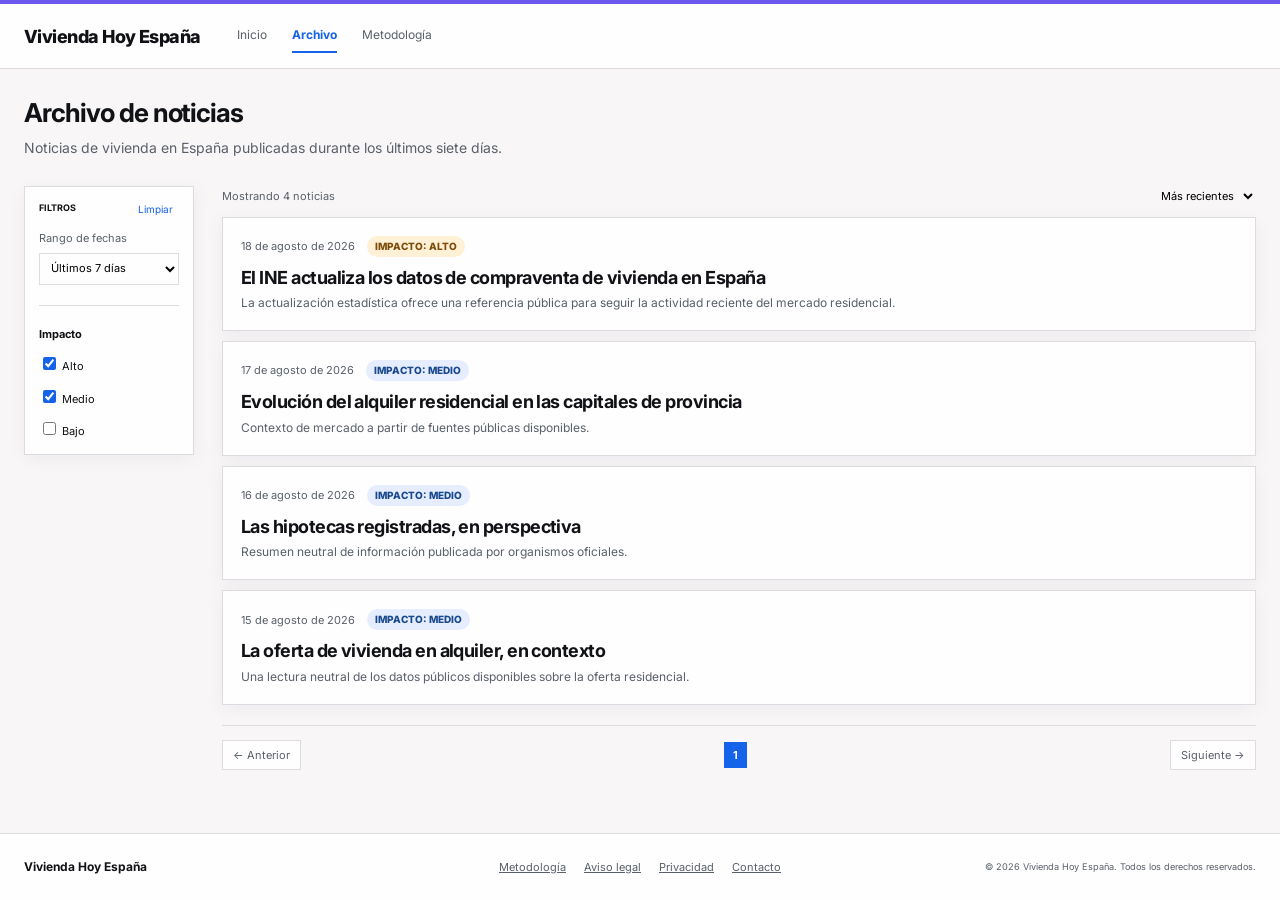
==== archivo/index.html @ 1eb8feaa "Publish initial static site" ====
<!DOCTYPE html><html lang="es"><head><meta charset="utf-8"><meta name="viewport" content="width=device-width, initial-scale=1"><meta name="description" content="Vivienda Hoy España: información editorial sobre vivienda."><title>Archivo | Vivienda Hoy España</title><style>@import "https://fonts.googleapis.com/css2?family=Inter:wght@400;500;600;700;800&display=swap";:root{--bg:#f8f6f7;--surface:#fffefe;--surface-muted:#f2f0f2;--ink:#111216;--muted:#59606a;--line:#dedbe0;--blue:#1463e8;--blue-soft:#e5edff;--warning-soft:#fff0d6;--danger-soft:#fde3e2;--shadow:0 4px 18px #0f172a0d}*{box-sizing:border-box}html{background:var(--bg);min-height:100%}body{background:var(--bg);min-width:320px;min-height:100vh;color:var(--ink);flex-direction:column;margin:0;font-family:Inter,system-ui,sans-serif;font-size:14px;line-height:1.5;display:flex}main{flex:1}a{color:inherit;text-decoration:none}button,input,select{font:inherit}.site-header{z-index:20;border-top:4px solid #6e57ee;border-bottom:1px solid var(--line);backdrop-filter:blur(12px);background:#fffefef5;position:sticky;top:0}.site-header__inner{align-items:center;gap:36px;max-width:1280px;height:64px;margin:0 auto;padding:0 24px;display:flex}.brand{letter-spacing:-.03em;flex:none;font-size:18px;font-weight:800}.main-nav{color:var(--muted);align-items:center;gap:25px;font-size:12px;display:flex}.main-nav a{border-bottom:2px solid #0000;padding:7px 0}.main-nav a[aria-current=page]{color:var(--blue);border-color:var(--blue);font-weight:700}.menu-button{color:var(--muted);background:0 0;border:0;margin-left:auto;font-size:20px;display:none}.site-footer{border-top:1px solid var(--line);background:var(--surface);margin-top:56px}.site-footer__inner{max-width:1280px;color:var(--muted);grid-template-columns:1fr auto 1fr;align-items:center;gap:20px;margin:0 auto;padding:24px;font-size:11px;display:grid}.site-footer strong{color:var(--ink);font-size:12px}.site-footer nav{gap:18px;text-decoration:underline;display:flex}.site-footer small{text-align:right}.page-shell{width:min(1280px,100% - 48px);margin:0 auto}.card{background:var(--surface);border:1px solid var(--line);box-shadow:var(--shadow)}.eyebrow{color:var(--blue);letter-spacing:.06em;text-transform:uppercase;font-size:10px;font-weight:700}.impact{text-transform:uppercase;border-radius:999px;padding:3px 8px;font-size:10px;font-weight:800;display:inline-flex}.impact--alto{background:var(--warning-soft);color:#7d4c0a}.impact--medio{background:var(--blue-soft);color:#19498e}@media (width<=720px){.site-header__inner{height:62px;padding:0 16px}.brand{font-size:16px}.main-nav{display:none}.menu-button{display:block}.site-footer__inner{text-align:center;grid-template-columns:1fr;padding:28px 16px}.site-footer nav{flex-wrap:wrap;justify-content:center}.site-footer small{text-align:center}.page-shell{width:min(100% - 32px,1280px)}.detail__grid{grid-template-columns:minmax(0,1fr)!important}.detail__article{min-width:0}}
</style><style>.article-card[data-astro-cid-7ahxywo7]{background:var(--surface);border:1px solid var(--line);box-shadow:var(--shadow);padding:18px}.article-card__meta[data-astro-cid-7ahxywo7]{color:var(--muted);align-items:center;gap:12px;font-size:11px;display:flex}h2[data-astro-cid-7ahxywo7]{letter-spacing:-.03em;margin:10px 0 6px;font-size:18px;line-height:1.2}h2[data-astro-cid-7ahxywo7] a[data-astro-cid-7ahxywo7]:hover{color:var(--blue)}p[data-astro-cid-7ahxywo7]{color:var(--muted);margin:0;font-size:12px}
.archive[data-astro-cid-bdkkizbp]{padding-top:24px}.archive__intro[data-astro-cid-bdkkizbp]{margin-bottom:28px}h1[data-astro-cid-bdkkizbp]{letter-spacing:-.04em;margin:0;font-size:26px}.archive__intro[data-astro-cid-bdkkizbp] p[data-astro-cid-bdkkizbp]{color:var(--muted);margin:5px 0 0}.archive__grid[data-astro-cid-bdkkizbp]{grid-template-columns:170px 1fr;gap:28px;display:grid}.filters[data-astro-cid-bdkkizbp]{align-self:start;padding:14px;font-size:11px}.filters__title[data-astro-cid-bdkkizbp]{justify-content:space-between;margin-bottom:12px;font-size:9px;display:flex}.filters[data-astro-cid-bdkkizbp] button[data-astro-cid-bdkkizbp]{color:var(--blue);background:0 0;border:0;font-size:10px}.filters[data-astro-cid-bdkkizbp] label[data-astro-cid-bdkkizbp]{color:var(--muted);margin-top:12px;display:block}.filters[data-astro-cid-bdkkizbp] select[data-astro-cid-bdkkizbp]{border:1px solid var(--line);background:var(--surface);width:100%;margin-top:6px;padding:7px;font-size:11px;display:block}.filters[data-astro-cid-bdkkizbp] hr[data-astro-cid-bdkkizbp]{border:0;border-top:1px solid var(--line);margin:20px 0}.filters[data-astro-cid-bdkkizbp] label[data-astro-cid-bdkkizbp]:has(input){color:var(--ink)}input[data-astro-cid-bdkkizbp]{accent-color:var(--blue)}.archive__sort[data-astro-cid-bdkkizbp]{color:var(--muted);justify-content:space-between;margin:2px 0 12px;font-size:11px;display:flex}.archive__sort[data-astro-cid-bdkkizbp] select[data-astro-cid-bdkkizbp]{background:0 0;border:0;font-size:11px}.archive__list[data-astro-cid-bdkkizbp]{gap:10px;display:grid}.pagination[data-astro-cid-bdkkizbp]{border-top:1px solid var(--line);justify-content:space-between;align-items:center;margin-top:20px;padding-top:14px;display:flex}.pagination[data-astro-cid-bdkkizbp] button[data-astro-cid-bdkkizbp]{border:1px solid var(--line);background:var(--surface);color:var(--muted);padding:6px 10px;font-size:11px}.pagination[data-astro-cid-bdkkizbp] strong[data-astro-cid-bdkkizbp]{background:var(--blue);color:#fff;padding:5px 9px;font-size:11px}@media (width<=720px){.archive__grid[data-astro-cid-bdkkizbp]{grid-template-columns:1fr}.filters[data-astro-cid-bdkkizbp]{display:none}}
</style></head><body><header class="site-header"><div class="site-header__inner"><a class="brand" href="/">Vivienda Hoy España</a><nav aria-label="Navegación principal" class="main-nav"><a href="/">Inicio</a><a aria-current="page" href="/archivo/">Archivo</a><a href="/metodologia/">Metodología</a></nav><button class="menu-button" aria-label="Abrir menú" type="button"><span aria-hidden="true">☰</span></button></div></header><main><div class="page-shell archive" data-astro-cid-bdkkizbp><header class="archive__intro" data-astro-cid-bdkkizbp><h1 data-astro-cid-bdkkizbp>Archivo de noticias</h1><p data-astro-cid-bdkkizbp>Noticias de vivienda en España publicadas durante los últimos siete días.</p></header><div class="archive__grid" data-astro-cid-bdkkizbp><aside class="filters card" data-astro-cid-bdkkizbp><div class="filters__title" data-astro-cid-bdkkizbp><strong data-astro-cid-bdkkizbp>FILTROS</strong><button type="button" data-astro-cid-bdkkizbp>Limpiar</button></div><label data-astro-cid-bdkkizbp>Rango de fechas<select data-astro-cid-bdkkizbp><option data-astro-cid-bdkkizbp>Últimos 7 días</option></select></label><hr data-astro-cid-bdkkizbp><strong data-astro-cid-bdkkizbp>Impacto</strong><label data-astro-cid-bdkkizbp><input type="checkbox" checked data-astro-cid-bdkkizbp> Alto</label><label data-astro-cid-bdkkizbp><input type="checkbox" checked data-astro-cid-bdkkizbp> Medio</label><label data-astro-cid-bdkkizbp><input type="checkbox" data-astro-cid-bdkkizbp> Bajo</label></aside><section data-astro-cid-bdkkizbp><div class="archive__sort" data-astro-cid-bdkkizbp><span data-astro-cid-bdkkizbp>Mostrando 4 noticias</span><select data-astro-cid-bdkkizbp><option data-astro-cid-bdkkizbp>Más recientes</option><option data-astro-cid-bdkkizbp>Mayor impacto</option></select></div><div class="archive__list" data-astro-cid-bdkkizbp><article class="article-card" data-astro-cid-7ahxywo7><div class="article-card__meta" data-astro-cid-7ahxywo7><time datetime="2026-08-18" data-astro-cid-7ahxywo7>18 de agosto de 2026</time><span class="impact impact--alto">Impacto: alto</span></div><h2 data-astro-cid-7ahxywo7><a href="/noticias/compraventa-vivienda-espana/" data-astro-cid-7ahxywo7>El INE actualiza los datos de compraventa de vivienda en España</a></h2><p data-astro-cid-7ahxywo7>La actualización estadística ofrece una referencia pública para seguir la actividad reciente del mercado residencial.</p></article><article class="article-card" data-astro-cid-7ahxywo7><div class="article-card__meta" data-astro-cid-7ahxywo7><time datetime="2026-08-17" data-astro-cid-7ahxywo7>17 de agosto de 2026</time><span class="impact impact--medio">Impacto: medio</span></div><h2 data-astro-cid-7ahxywo7><a href="/noticias/alquiler-capitales-provincia/" data-astro-cid-7ahxywo7>Evolución del alquiler residencial en las capitales de provincia</a></h2><p data-astro-cid-7ahxywo7>Contexto de mercado a partir de fuentes públicas disponibles.</p></article><article class="article-card" data-astro-cid-7ahxywo7><div class="article-card__meta" data-astro-cid-7ahxywo7><time datetime="2026-08-16" data-astro-cid-7ahxywo7>16 de agosto de 2026</time><span class="impact impact--medio">Impacto: medio</span></div><h2 data-astro-cid-7ahxywo7><a href="/noticias/hipotecas-registradas-perspectiva/" data-astro-cid-7ahxywo7>Las hipotecas registradas, en perspectiva</a></h2><p data-astro-cid-7ahxywo7>Resumen neutral de información publicada por organismos oficiales.</p></article><article class="article-card" data-astro-cid-7ahxywo7><div class="article-card__meta" data-astro-cid-7ahxywo7><time datetime="2026-08-15" data-astro-cid-7ahxywo7>15 de agosto de 2026</time><span class="impact impact--medio">Impacto: medio</span></div><h2 data-astro-cid-7ahxywo7><a href="/noticias/vivienda-alquiler-oferta-contexto/" data-astro-cid-7ahxywo7>La oferta de vivienda en alquiler, en contexto</a></h2><p data-astro-cid-7ahxywo7>Una lectura neutral de los datos públicos disponibles sobre la oferta residencial.</p></article></div><nav class="pagination" aria-label="Paginación" data-astro-cid-bdkkizbp><button disabled data-astro-cid-bdkkizbp>← Anterior</button><strong data-astro-cid-bdkkizbp>1</strong><button data-astro-cid-bdkkizbp>Siguiente →</button></nav></section></div></div></main><footer class="site-footer"><div class="site-footer__inner"><strong>Vivienda Hoy España</strong><nav aria-label="Enlaces del pie"><a href="/metodologia/">Metodología</a><a href="#">Aviso legal</a><a href="#">Privacidad</a><a href="#">Contacto</a></nav><small>© 2026 Vivienda Hoy España. Todos los derechos reservados.</small></div></footer></body></html>
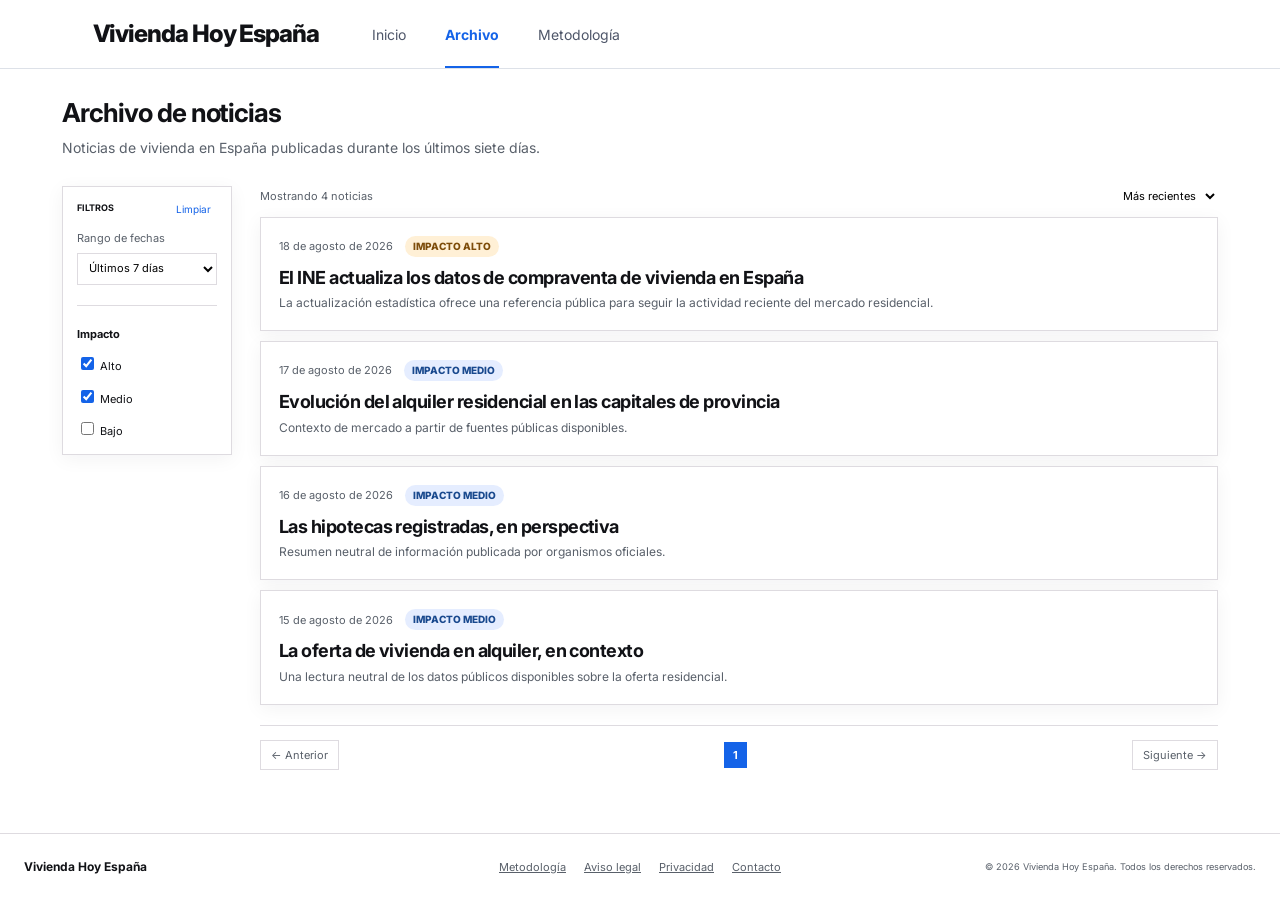
==== commit af901bc0: "test for manual upload Test for manual uploads" ====
--- a/archivo/index.html
+++ b/archivo/index.html
@@ -1,4 +1,3 @@
-<!DOCTYPE html><html lang="es"><head><meta charset="utf-8"><meta name="viewport" content="width=device-width, initial-scale=1"><meta name="description" content="Vivienda Hoy España: información editorial sobre vivienda."><title>Archivo | Vivienda Hoy España</title><style>@import "https://fonts.googleapis.com/css2?family=Inter:wght@400;500;600;700;800&display=swap";:root{--bg:#f8f6f7;--surface:#fffefe;--surface-muted:#f2f0f2;--ink:#111216;--muted:#59606a;--line:#dedbe0;--blue:#1463e8;--blue-soft:#e5edff;--warning-soft:#fff0d6;--danger-soft:#fde3e2;--shadow:0 4px 18px #0f172a0d}*{box-sizing:border-box}html{background:var(--bg);min-height:100%}body{background:var(--bg);min-width:320px;min-height:100vh;color:var(--ink);flex-direction:column;margin:0;font-family:Inter,system-ui,sans-serif;font-size:14px;line-height:1.5;display:flex}main{flex:1}a{color:inherit;text-decoration:none}button,input,select{font:inherit}.site-header{z-index:20;border-top:4px solid #6e57ee;border-bottom:1px solid var(--line);backdrop-filter:blur(12px);background:#fffefef5;position:sticky;top:0}.site-header__inner{align-items:center;gap:36px;max-width:1280px;height:64px;margin:0 auto;padding:0 24px;display:flex}.brand{letter-spacing:-.03em;flex:none;font-size:18px;font-weight:800}.main-nav{color:var(--muted);align-items:center;gap:25px;font-size:12px;display:flex}.main-nav a{border-bottom:2px solid #0000;padding:7px 0}.main-nav a[aria-current=page]{color:var(--blue);border-color:var(--blue);font-weight:700}.menu-button{color:var(--muted);background:0 0;border:0;margin-left:auto;font-size:20px;display:none}.site-footer{border-top:1px solid var(--line);background:var(--surface);margin-top:56px}.site-footer__inner{max-width:1280px;color:var(--muted);grid-template-columns:1fr auto 1fr;align-items:center;gap:20px;margin:0 auto;padding:24px;font-size:11px;display:grid}.site-footer strong{color:var(--ink);font-size:12px}.site-footer nav{gap:18px;text-decoration:underline;display:flex}.site-footer small{text-align:right}.page-shell{width:min(1280px,100% - 48px);margin:0 auto}.card{background:var(--surface);border:1px solid var(--line);box-shadow:var(--shadow)}.eyebrow{color:var(--blue);letter-spacing:.06em;text-transform:uppercase;font-size:10px;font-weight:700}.impact{text-transform:uppercase;border-radius:999px;padding:3px 8px;font-size:10px;font-weight:800;display:inline-flex}.impact--alto{background:var(--warning-soft);color:#7d4c0a}.impact--medio{background:var(--blue-soft);color:#19498e}@media (width<=720px){.site-header__inner{height:62px;padding:0 16px}.brand{font-size:16px}.main-nav{display:none}.menu-button{display:block}.site-footer__inner{text-align:center;grid-template-columns:1fr;padding:28px 16px}.site-footer nav{flex-wrap:wrap;justify-content:center}.site-footer small{text-align:center}.page-shell{width:min(100% - 32px,1280px)}.detail__grid{grid-template-columns:minmax(0,1fr)!important}.detail__article{min-width:0}}
-</style><style>.article-card[data-astro-cid-7ahxywo7]{background:var(--surface);border:1px solid var(--line);box-shadow:var(--shadow);padding:18px}.article-card__meta[data-astro-cid-7ahxywo7]{color:var(--muted);align-items:center;gap:12px;font-size:11px;display:flex}h2[data-astro-cid-7ahxywo7]{letter-spacing:-.03em;margin:10px 0 6px;font-size:18px;line-height:1.2}h2[data-astro-cid-7ahxywo7] a[data-astro-cid-7ahxywo7]:hover{color:var(--blue)}p[data-astro-cid-7ahxywo7]{color:var(--muted);margin:0;font-size:12px}
-.archive[data-astro-cid-bdkkizbp]{padding-top:24px}.archive__intro[data-astro-cid-bdkkizbp]{margin-bottom:28px}h1[data-astro-cid-bdkkizbp]{letter-spacing:-.04em;margin:0;font-size:26px}.archive__intro[data-astro-cid-bdkkizbp] p[data-astro-cid-bdkkizbp]{color:var(--muted);margin:5px 0 0}.archive__grid[data-astro-cid-bdkkizbp]{grid-template-columns:170px 1fr;gap:28px;display:grid}.filters[data-astro-cid-bdkkizbp]{align-self:start;padding:14px;font-size:11px}.filters__title[data-astro-cid-bdkkizbp]{justify-content:space-between;margin-bottom:12px;font-size:9px;display:flex}.filters[data-astro-cid-bdkkizbp] button[data-astro-cid-bdkkizbp]{color:var(--blue);background:0 0;border:0;font-size:10px}.filters[data-astro-cid-bdkkizbp] label[data-astro-cid-bdkkizbp]{color:var(--muted);margin-top:12px;display:block}.filters[data-astro-cid-bdkkizbp] select[data-astro-cid-bdkkizbp]{border:1px solid var(--line);background:var(--surface);width:100%;margin-top:6px;padding:7px;font-size:11px;display:block}.filters[data-astro-cid-bdkkizbp] hr[data-astro-cid-bdkkizbp]{border:0;border-top:1px solid var(--line);margin:20px 0}.filters[data-astro-cid-bdkkizbp] label[data-astro-cid-bdkkizbp]:has(input){color:var(--ink)}input[data-astro-cid-bdkkizbp]{accent-color:var(--blue)}.archive__sort[data-astro-cid-bdkkizbp]{color:var(--muted);justify-content:space-between;margin:2px 0 12px;font-size:11px;display:flex}.archive__sort[data-astro-cid-bdkkizbp] select[data-astro-cid-bdkkizbp]{background:0 0;border:0;font-size:11px}.archive__list[data-astro-cid-bdkkizbp]{gap:10px;display:grid}.pagination[data-astro-cid-bdkkizbp]{border-top:1px solid var(--line);justify-content:space-between;align-items:center;margin-top:20px;padding-top:14px;display:flex}.pagination[data-astro-cid-bdkkizbp] button[data-astro-cid-bdkkizbp]{border:1px solid var(--line);background:var(--surface);color:var(--muted);padding:6px 10px;font-size:11px}.pagination[data-astro-cid-bdkkizbp] strong[data-astro-cid-bdkkizbp]{background:var(--blue);color:#fff;padding:5px 9px;font-size:11px}@media (width<=720px){.archive__grid[data-astro-cid-bdkkizbp]{grid-template-columns:1fr}.filters[data-astro-cid-bdkkizbp]{display:none}}
-</style></head><body><header class="site-header"><div class="site-header__inner"><a class="brand" href="/">Vivienda Hoy España</a><nav aria-label="Navegación principal" class="main-nav"><a href="/">Inicio</a><a aria-current="page" href="/archivo/">Archivo</a><a href="/metodologia/">Metodología</a></nav><button class="menu-button" aria-label="Abrir menú" type="button"><span aria-hidden="true">☰</span></button></div></header><main><div class="page-shell archive" data-astro-cid-bdkkizbp><header class="archive__intro" data-astro-cid-bdkkizbp><h1 data-astro-cid-bdkkizbp>Archivo de noticias</h1><p data-astro-cid-bdkkizbp>Noticias de vivienda en España publicadas durante los últimos siete días.</p></header><div class="archive__grid" data-astro-cid-bdkkizbp><aside class="filters card" data-astro-cid-bdkkizbp><div class="filters__title" data-astro-cid-bdkkizbp><strong data-astro-cid-bdkkizbp>FILTROS</strong><button type="button" data-astro-cid-bdkkizbp>Limpiar</button></div><label data-astro-cid-bdkkizbp>Rango de fechas<select data-astro-cid-bdkkizbp><option data-astro-cid-bdkkizbp>Últimos 7 días</option></select></label><hr data-astro-cid-bdkkizbp><strong data-astro-cid-bdkkizbp>Impacto</strong><label data-astro-cid-bdkkizbp><input type="checkbox" checked data-astro-cid-bdkkizbp> Alto</label><label data-astro-cid-bdkkizbp><input type="checkbox" checked data-astro-cid-bdkkizbp> Medio</label><label data-astro-cid-bdkkizbp><input type="checkbox" data-astro-cid-bdkkizbp> Bajo</label></aside><section data-astro-cid-bdkkizbp><div class="archive__sort" data-astro-cid-bdkkizbp><span data-astro-cid-bdkkizbp>Mostrando 4 noticias</span><select data-astro-cid-bdkkizbp><option data-astro-cid-bdkkizbp>Más recientes</option><option data-astro-cid-bdkkizbp>Mayor impacto</option></select></div><div class="archive__list" data-astro-cid-bdkkizbp><article class="article-card" data-astro-cid-7ahxywo7><div class="article-card__meta" data-astro-cid-7ahxywo7><time datetime="2026-08-18" data-astro-cid-7ahxywo7>18 de agosto de 2026</time><span class="impact impact--alto">Impacto: alto</span></div><h2 data-astro-cid-7ahxywo7><a href="/noticias/compraventa-vivienda-espana/" data-astro-cid-7ahxywo7>El INE actualiza los datos de compraventa de vivienda en España</a></h2><p data-astro-cid-7ahxywo7>La actualización estadística ofrece una referencia pública para seguir la actividad reciente del mercado residencial.</p></article><article class="article-card" data-astro-cid-7ahxywo7><div class="article-card__meta" data-astro-cid-7ahxywo7><time datetime="2026-08-17" data-astro-cid-7ahxywo7>17 de agosto de 2026</time><span class="impact impact--medio">Impacto: medio</span></div><h2 data-astro-cid-7ahxywo7><a href="/noticias/alquiler-capitales-provincia/" data-astro-cid-7ahxywo7>Evolución del alquiler residencial en las capitales de provincia</a></h2><p data-astro-cid-7ahxywo7>Contexto de mercado a partir de fuentes públicas disponibles.</p></article><article class="article-card" data-astro-cid-7ahxywo7><div class="article-card__meta" data-astro-cid-7ahxywo7><time datetime="2026-08-16" data-astro-cid-7ahxywo7>16 de agosto de 2026</time><span class="impact impact--medio">Impacto: medio</span></div><h2 data-astro-cid-7ahxywo7><a href="/noticias/hipotecas-registradas-perspectiva/" data-astro-cid-7ahxywo7>Las hipotecas registradas, en perspectiva</a></h2><p data-astro-cid-7ahxywo7>Resumen neutral de información publicada por organismos oficiales.</p></article><article class="article-card" data-astro-cid-7ahxywo7><div class="article-card__meta" data-astro-cid-7ahxywo7><time datetime="2026-08-15" data-astro-cid-7ahxywo7>15 de agosto de 2026</time><span class="impact impact--medio">Impacto: medio</span></div><h2 data-astro-cid-7ahxywo7><a href="/noticias/vivienda-alquiler-oferta-contexto/" data-astro-cid-7ahxywo7>La oferta de vivienda en alquiler, en contexto</a></h2><p data-astro-cid-7ahxywo7>Una lectura neutral de los datos públicos disponibles sobre la oferta residencial.</p></article></div><nav class="pagination" aria-label="Paginación" data-astro-cid-bdkkizbp><button disabled data-astro-cid-bdkkizbp>← Anterior</button><strong data-astro-cid-bdkkizbp>1</strong><button data-astro-cid-bdkkizbp>Siguiente →</button></nav></section></div></div></main><footer class="site-footer"><div class="site-footer__inner"><strong>Vivienda Hoy España</strong><nav aria-label="Enlaces del pie"><a href="/metodologia/">Metodología</a><a href="#">Aviso legal</a><a href="#">Privacidad</a><a href="#">Contacto</a></nav><small>© 2026 Vivienda Hoy España. Todos los derechos reservados.</small></div></footer></body></html>+<!DOCTYPE html><html lang="es"><head><meta charset="utf-8"><meta name="viewport" content="width=device-width, initial-scale=1"><meta name="description" content="Vivienda Hoy España: información editorial sobre vivienda."><title>Archivo | Vivienda Hoy España</title><style>@import "https://fonts.googleapis.com/css2?family=Inter:wght@400;500;600;700;800&display=swap";:root{--bg:#fff;--surface:#fff;--surface-muted:#f2f0f2;--ink:#111216;--muted:#59606a;--line:#dedbe0;--blue:#1463e8;--blue-soft:#e5edff;--warning-soft:#fff0d6;--danger-soft:#fde3e2;--shadow:0 4px 18px #0f172a0d}*{box-sizing:border-box}html{background:var(--bg);min-height:100%}body{background:var(--bg);min-width:320px;min-height:100vh;color:var(--ink);flex-direction:column;margin:0;font-family:Inter,system-ui,sans-serif;font-size:14px;line-height:1.5;display:flex}main{flex:1}a{color:inherit;text-decoration:none}button,input,select{font:inherit}.site-header{z-index:20;backdrop-filter:blur(12px);background:#fffffff5;border-bottom:1px solid #dde1e8;position:sticky;top:0}.site-header__inner{align-items:center;gap:53px;width:min(1095px,100% - 48px);height:68px;margin:0 auto;display:flex}.brand{letter-spacing:-.045em;flex:none;font-size:24px;font-weight:800}.main-nav{color:#4e5669;align-self:stretch;align-items:stretch;gap:39px;font-size:14px;display:flex}.main-nav a{border-bottom:2px solid #0000;align-items:center;padding:3px 0 0;display:flex}.main-nav a[aria-current=page]{color:var(--blue);border-color:var(--blue);font-weight:700}.menu-button{color:var(--muted);background:0 0;border:0;margin-left:auto;font-size:20px;display:none}.site-footer{border-top:1px solid var(--line);background:var(--surface);margin-top:48px}.site-footer__inner{max-width:1280px;color:var(--muted);grid-template-columns:1fr auto 1fr;align-items:center;gap:20px;margin:0 auto;padding:24px;font-size:11px;display:grid}.site-footer strong{color:var(--ink);font-size:12px}.site-footer nav{gap:18px;text-decoration:underline;display:flex}.site-footer small{text-align:right}.page-shell{width:min(1556px,100% - 124px);margin:0 auto}.card{background:var(--surface);border:1px solid var(--line);box-shadow:var(--shadow)}.eyebrow{color:var(--blue);letter-spacing:.06em;text-transform:uppercase;font-size:10px;font-weight:700}.impact{text-transform:uppercase;border-radius:999px;padding:3px 8px;font-size:10px;font-weight:800;display:inline-flex}.impact--alto{background:var(--warning-soft);color:#7d4c0a}.impact--medio{background:var(--blue-soft);color:#19498e}@media (width<=720px){.site-header__inner{width:calc(100% - 32px);height:62px}.brand{font-size:16px}.main-nav{display:none}.menu-button{display:block}.site-footer__inner{text-align:center;grid-template-columns:1fr;padding:28px 16px}.site-footer nav{flex-wrap:wrap;justify-content:center}.site-footer small{text-align:center}.page-shell{width:calc(100% - 32px)}.detail__grid{grid-template-columns:minmax(0,1fr)!important}.detail__article{min-width:0}}
+</style><style>.article-card[data-astro-cid-7ahxywo7]{background:var(--surface);border:1px solid var(--line);box-shadow:var(--shadow);padding:18px}.article-card__meta[data-astro-cid-7ahxywo7]{color:var(--muted);align-items:center;gap:12px;font-size:11px;display:flex}h2[data-astro-cid-7ahxywo7]{letter-spacing:-.03em;margin:10px 0 6px;font-size:18px;line-height:1.2}h2[data-astro-cid-7ahxywo7] a[data-astro-cid-7ahxywo7]:hover{color:var(--blue)}p[data-astro-cid-7ahxywo7]{color:var(--muted);margin:0;font-size:12px}.archive[data-astro-cid-bdkkizbp]{padding-top:24px}.archive__intro[data-astro-cid-bdkkizbp]{margin-bottom:28px}h1[data-astro-cid-bdkkizbp]{letter-spacing:-.04em;margin:0;font-size:26px}.archive__intro[data-astro-cid-bdkkizbp] p[data-astro-cid-bdkkizbp]{color:var(--muted);margin:5px 0 0}.archive__grid[data-astro-cid-bdkkizbp]{grid-template-columns:170px 1fr;gap:28px;display:grid}.filters[data-astro-cid-bdkkizbp]{align-self:start;padding:14px;font-size:11px}.filters__title[data-astro-cid-bdkkizbp]{justify-content:space-between;margin-bottom:12px;font-size:9px;display:flex}.filters[data-astro-cid-bdkkizbp] button[data-astro-cid-bdkkizbp]{color:var(--blue);background:0 0;border:0;font-size:10px}.filters[data-astro-cid-bdkkizbp] label[data-astro-cid-bdkkizbp]{color:var(--muted);margin-top:12px;display:block}.filters[data-astro-cid-bdkkizbp] select[data-astro-cid-bdkkizbp]{border:1px solid var(--line);background:var(--surface);width:100%;margin-top:6px;padding:7px;font-size:11px;display:block}.filters[data-astro-cid-bdkkizbp] hr[data-astro-cid-bdkkizbp]{border:0;border-top:1px solid var(--line);margin:20px 0}.filters[data-astro-cid-bdkkizbp] label[data-astro-cid-bdkkizbp]:has(input){color:var(--ink)}input[data-astro-cid-bdkkizbp]{accent-color:var(--blue)}.archive__sort[data-astro-cid-bdkkizbp]{color:var(--muted);justify-content:space-between;margin:2px 0 12px;font-size:11px;display:flex}.archive__sort[data-astro-cid-bdkkizbp] select[data-astro-cid-bdkkizbp]{background:0 0;border:0;font-size:11px}.archive__list[data-astro-cid-bdkkizbp]{gap:10px;display:grid}.pagination[data-astro-cid-bdkkizbp]{border-top:1px solid var(--line);justify-content:space-between;align-items:center;margin-top:20px;padding-top:14px;display:flex}.pagination[data-astro-cid-bdkkizbp] button[data-astro-cid-bdkkizbp]{border:1px solid var(--line);background:var(--surface);color:var(--muted);padding:6px 10px;font-size:11px}.pagination[data-astro-cid-bdkkizbp] strong[data-astro-cid-bdkkizbp]{background:var(--blue);color:#fff;padding:5px 9px;font-size:11px}@media (width<=720px){.archive__grid[data-astro-cid-bdkkizbp]{grid-template-columns:1fr}.filters[data-astro-cid-bdkkizbp]{display:none}}
+</style></head><body><header class="site-header"><div class="site-header__inner"><a class="brand" href="/">Vivienda Hoy España</a><nav aria-label="Navegación principal" class="main-nav"><a href="/">Inicio</a><a aria-current="page" href="/archivo/">Archivo</a><a href="/metodologia/">Metodología</a></nav><button class="menu-button" aria-label="Abrir menú" type="button"><span aria-hidden="true">☰</span></button></div></header><main><div class="page-shell archive" data-astro-cid-bdkkizbp><header class="archive__intro" data-astro-cid-bdkkizbp><h1 data-astro-cid-bdkkizbp>Archivo de noticias</h1><p data-astro-cid-bdkkizbp>Noticias de vivienda en España publicadas durante los últimos siete días.</p></header><div class="archive__grid" data-astro-cid-bdkkizbp><aside class="filters card" data-astro-cid-bdkkizbp><div class="filters__title" data-astro-cid-bdkkizbp><strong data-astro-cid-bdkkizbp>FILTROS</strong><button type="button" data-astro-cid-bdkkizbp>Limpiar</button></div><label data-astro-cid-bdkkizbp>Rango de fechas<select data-astro-cid-bdkkizbp><option data-astro-cid-bdkkizbp>Últimos 7 días</option></select></label><hr data-astro-cid-bdkkizbp><strong data-astro-cid-bdkkizbp>Impacto</strong><label data-astro-cid-bdkkizbp><input type="checkbox" checked data-astro-cid-bdkkizbp> Alto</label><label data-astro-cid-bdkkizbp><input type="checkbox" checked data-astro-cid-bdkkizbp> Medio</label><label data-astro-cid-bdkkizbp><input type="checkbox" data-astro-cid-bdkkizbp> Bajo</label></aside><section data-astro-cid-bdkkizbp><div class="archive__sort" data-astro-cid-bdkkizbp><span data-astro-cid-bdkkizbp>Mostrando 4 noticias</span><select data-astro-cid-bdkkizbp><option data-astro-cid-bdkkizbp>Más recientes</option><option data-astro-cid-bdkkizbp>Mayor impacto</option></select></div><div class="archive__list" data-astro-cid-bdkkizbp><article class="article-card" data-astro-cid-7ahxywo7><div class="article-card__meta" data-astro-cid-7ahxywo7><time datetime="2026-08-18" data-astro-cid-7ahxywo7>18 de agosto de 2026</time><span class="impact impact--alto">Impacto alto</span></div><h2 data-astro-cid-7ahxywo7><a href="/noticias/compraventa-vivienda-espana/" data-astro-cid-7ahxywo7>El INE actualiza los datos de compraventa de vivienda en España</a></h2><p data-astro-cid-7ahxywo7>La actualización estadística ofrece una referencia pública para seguir la actividad reciente del mercado residencial.</p></article><article class="article-card" data-astro-cid-7ahxywo7><div class="article-card__meta" data-astro-cid-7ahxywo7><time datetime="2026-08-17" data-astro-cid-7ahxywo7>17 de agosto de 2026</time><span class="impact impact--medio">Impacto medio</span></div><h2 data-astro-cid-7ahxywo7><a href="/noticias/alquiler-capitales-provincia/" data-astro-cid-7ahxywo7>Evolución del alquiler residencial en las capitales de provincia</a></h2><p data-astro-cid-7ahxywo7>Contexto de mercado a partir de fuentes públicas disponibles.</p></article><article class="article-card" data-astro-cid-7ahxywo7><div class="article-card__meta" data-astro-cid-7ahxywo7><time datetime="2026-08-16" data-astro-cid-7ahxywo7>16 de agosto de 2026</time><span class="impact impact--medio">Impacto medio</span></div><h2 data-astro-cid-7ahxywo7><a href="/noticias/hipotecas-registradas-perspectiva/" data-astro-cid-7ahxywo7>Las hipotecas registradas, en perspectiva</a></h2><p data-astro-cid-7ahxywo7>Resumen neutral de información publicada por organismos oficiales.</p></article><article class="article-card" data-astro-cid-7ahxywo7><div class="article-card__meta" data-astro-cid-7ahxywo7><time datetime="2026-08-15" data-astro-cid-7ahxywo7>15 de agosto de 2026</time><span class="impact impact--medio">Impacto medio</span></div><h2 data-astro-cid-7ahxywo7><a href="/noticias/vivienda-alquiler-oferta-contexto/" data-astro-cid-7ahxywo7>La oferta de vivienda en alquiler, en contexto</a></h2><p data-astro-cid-7ahxywo7>Una lectura neutral de los datos públicos disponibles sobre la oferta residencial.</p></article></div><nav class="pagination" aria-label="Paginación" data-astro-cid-bdkkizbp><button disabled data-astro-cid-bdkkizbp>← Anterior</button><strong data-astro-cid-bdkkizbp>1</strong><button data-astro-cid-bdkkizbp>Siguiente →</button></nav></section></div></div></main><footer class="site-footer"><div class="site-footer__inner"><strong>Vivienda Hoy España</strong><nav aria-label="Enlaces del pie"><a href="/metodologia/">Metodología</a><a href="#">Aviso legal</a><a href="#">Privacidad</a><a href="#">Contacto</a></nav><small>© 2026 Vivienda Hoy España. Todos los derechos reservados.</small></div></footer></body></html>
